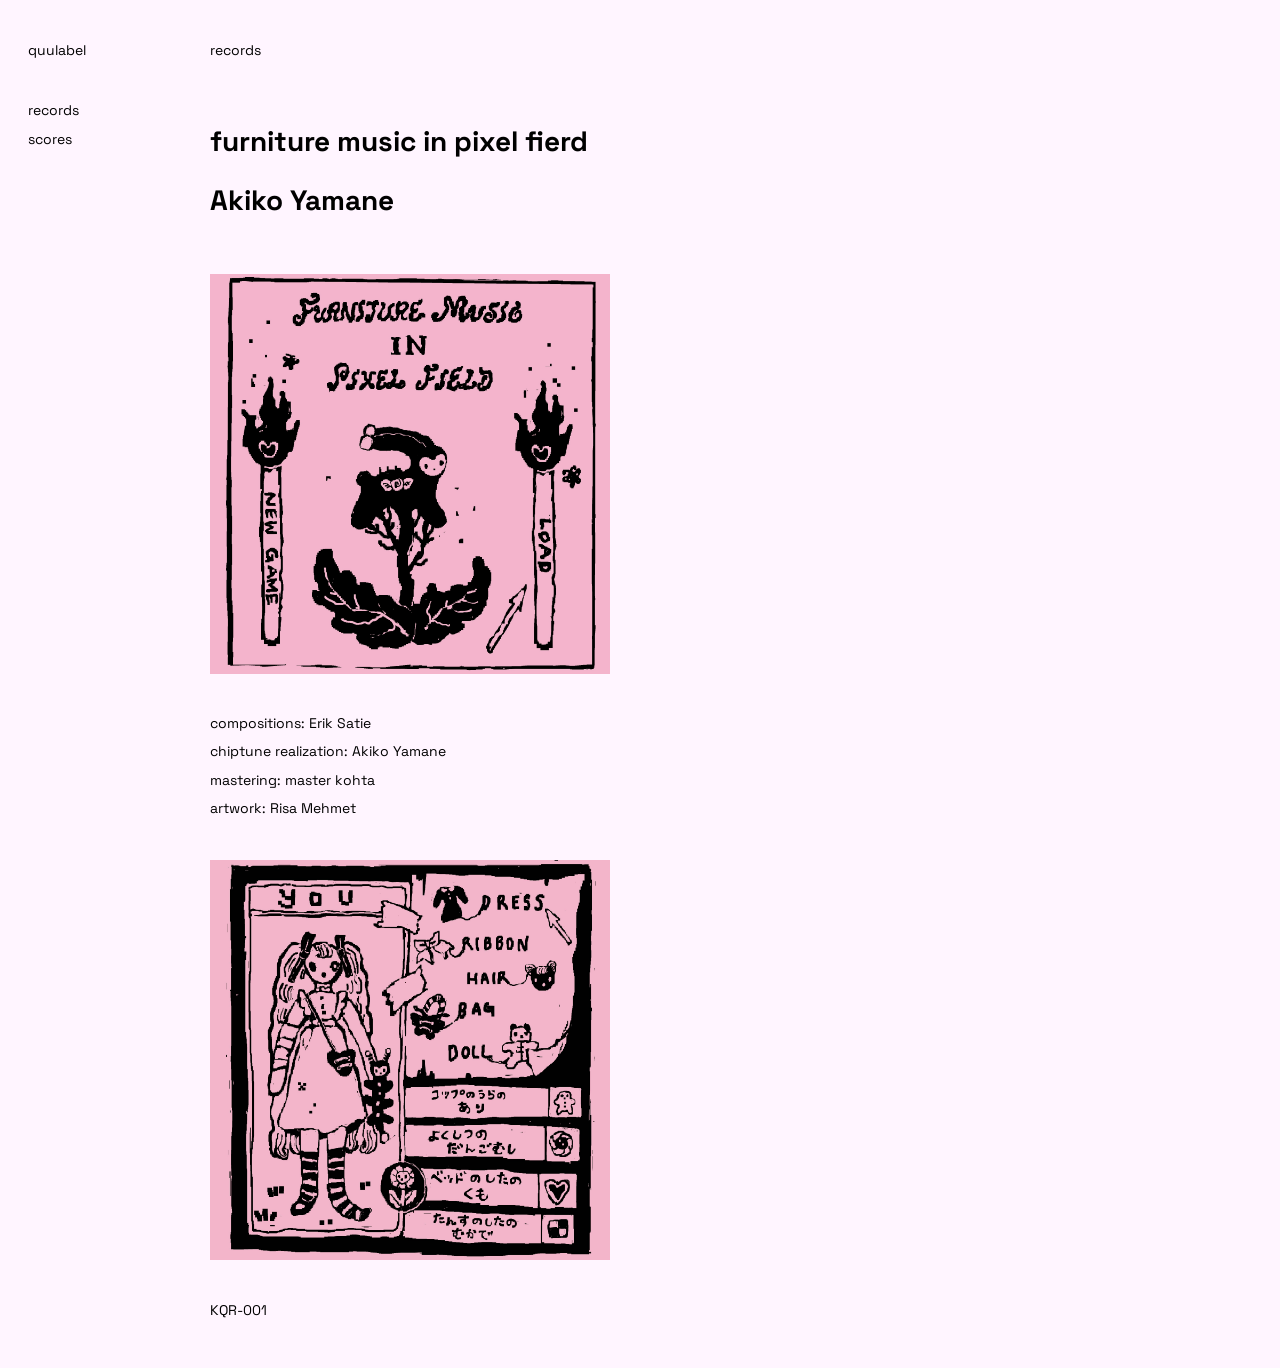
==== records/index.html @ 025fb8c8 "Update index.html" ====
<!DOCTYPE html>
<html lang="ja">
<head>
  <link rel="icon" href="../favicon.ico" type="image/x-icon">
  <link rel="apple-touch-icon" sizes="180x180" href="../apple-touch-icon.png">
  <meta charset="utf-8">
  <meta name="viewport" content="width=device-width, initial-scale=1">
  <title>quulabel</title>
  <link rel="stylesheet" href="../styles.css">
</head>
<body>
  <div class="site">
    <div id="nav"></div>

    <main class="site-main">
      <div class="site-main-inner">
        <p>records</p>
        <div style="height: 34px;"></div>
        <h1>furniture music in pixel fierd</h1>
        <h1>Akiko Yamane</h1>
        <div style="height: 34px;"></div>
        
        <img src="images/furniture_01.jpeg" alt="furniture" class="section-image" width="400">
        <div style="height: 34px;"></div>

        <p>compositions: Erik Satie</p>
        <p>chiptune realization: Akiko Yamane</p>
        <p>mastering: master kohta</p>
        <p>artwork: Risa Mehmet</p>
        <div style="height: 34px;"></div>
        <img src="images/furniture_02.jpeg" alt="furniture" class="section-image" width="400">
        <div style="height: 34px;"></div>
        <p>KQR-001</p>
      </div>
    </main>
  </div>

  <script>
    fetch("../nav.html")
      .then(res => res.text())
      .then(html => {
        document.getElementById("nav").innerHTML = html;
      })
      .catch(err => console.error("nav load error:", err));
  </script>
</body>
</html>
---- styles.css ----
@import url('https://fonts.googleapis.com/css2?family=Space+Grotesk:wght@300;400;500&display=swap');

html, body {
  margin: 0;
  padding: 0;
}
body {
  font-family:
    "Space Grotesk",
    -apple-system,
    BlinkMacSystemFont,
    "Helvetica Neue",
    Arial,
    sans-serif;
  font-size: 14px;
  line-height: 1.45;
  color: #000;
  background: #FFF5FF;
  -webkit-font-smoothing: antialiased;
  text-rendering: optimizeLegibility;
}

.site {
  min-height: 100vh;
  display: flex;
  flex-direction: column;
}

.site-nav {
  position: fixed;
  top: 0;
  left: 0;
  width: 150px;
  height: 100vh;
  padding: 40px 28px;
  box-sizing: border-box;
}

.site-title,
.nav-item {
  display: block;
  color: #000;
  font-size: 14px;
  font-weight: 400;
  text-decoration: none;
  margin: 0 0 8px 0;
}

.site-title {
  margin-bottom: 40px;
}

.site-main {
  margin-left: 150px;
  padding: 40px 60px;
  flex: 1;
}

.site-main-inner {
  max-width: 760px;
}


p {
  margin: 0 0 8px 0;
}

a,
a:link,
a:visited,
a:hover,
a:active {
  color: #000;
  text-decoration: none;
}

a:hover {
  opacity: 0.55;
}

.site-footer {
  margin-left: 150px;
  padding: 20px 60px;
  font-size: 14px;
  opacity: 0.25;
}

  
@media (max-width: 700px) {
  .site-nav {
    width: 80px;
    padding: 30px 16px;
  }

  .site-main {
    margin-left: 80px;
    padding: 30px 20px;
  }

  .site-footer {
    margin-left: 80px;
    padding: 20px 20px;
    font-size: 10px;
  }
}
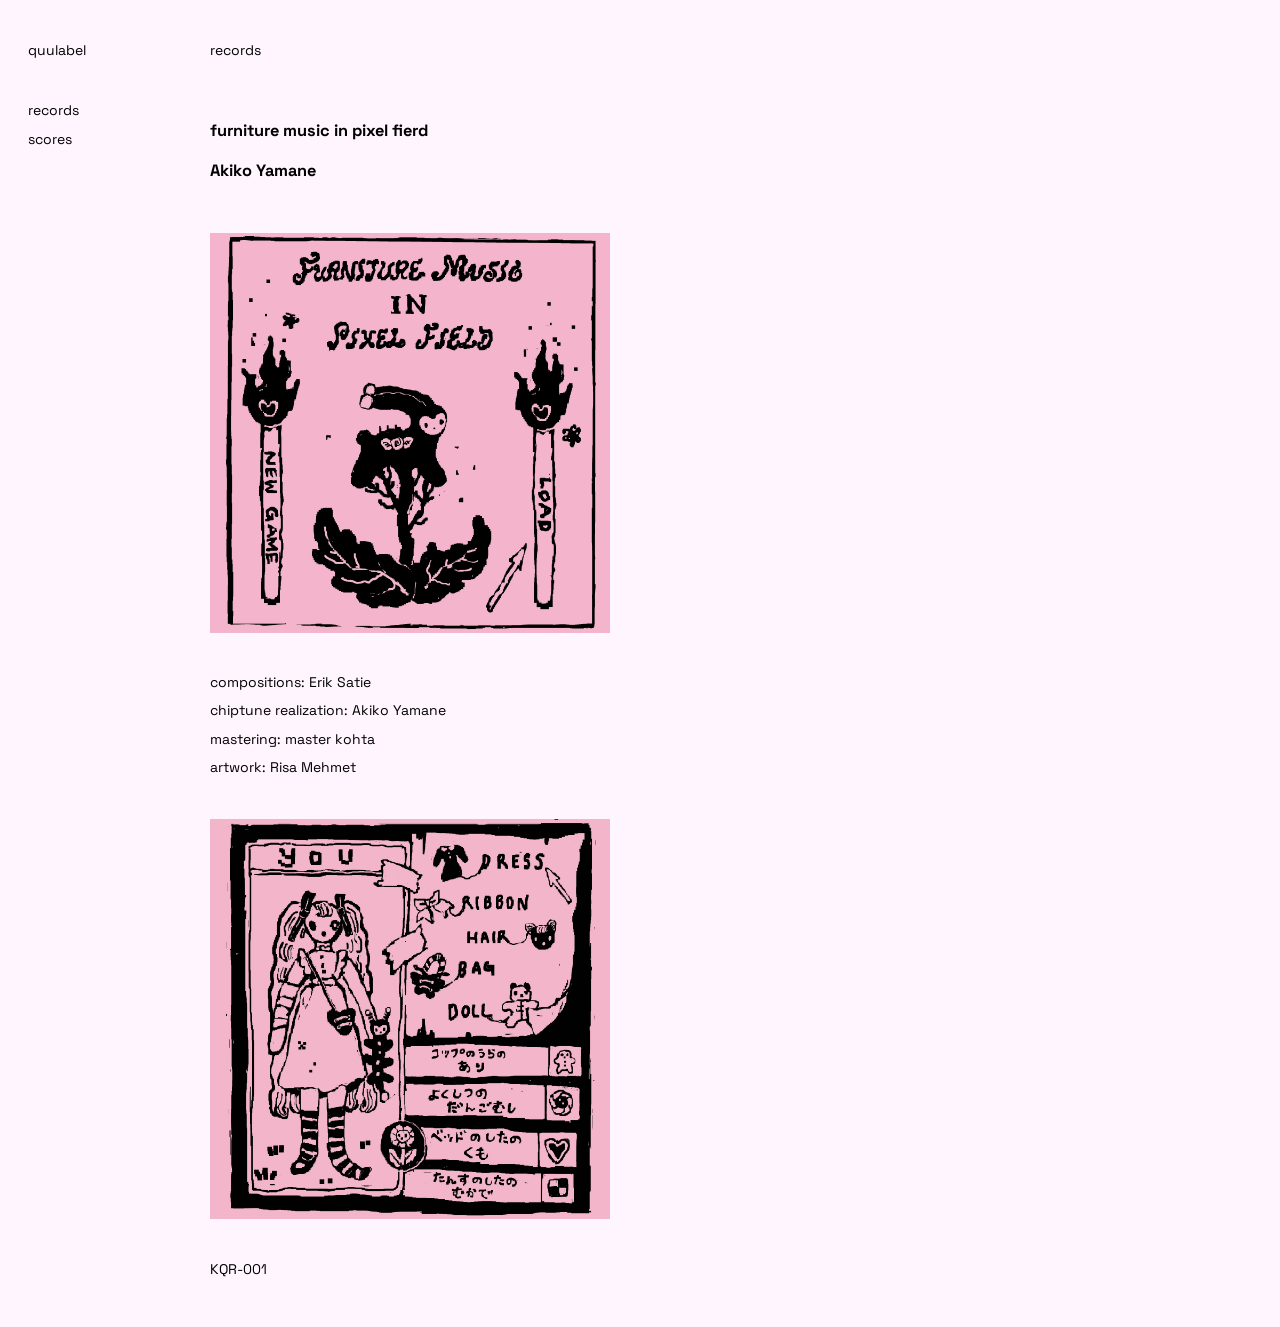
==== commit 47b5f651: "Update index.html" ====
--- a/records/index.html
+++ b/records/index.html
@@ -16,8 +16,8 @@
       <div class="site-main-inner">
         <p>records</p>
         <div style="height: 34px;"></div>
-        <h1>furniture music in pixel fierd</h1>
-        <h1>Akiko Yamane</h1>
+        <h3>furniture music in pixel fierd</h3>
+        <h3>Akiko Yamane</h3>
         <div style="height: 34px;"></div>
         
         <img src="images/furniture_01.jpeg" alt="furniture" class="section-image" width="400">
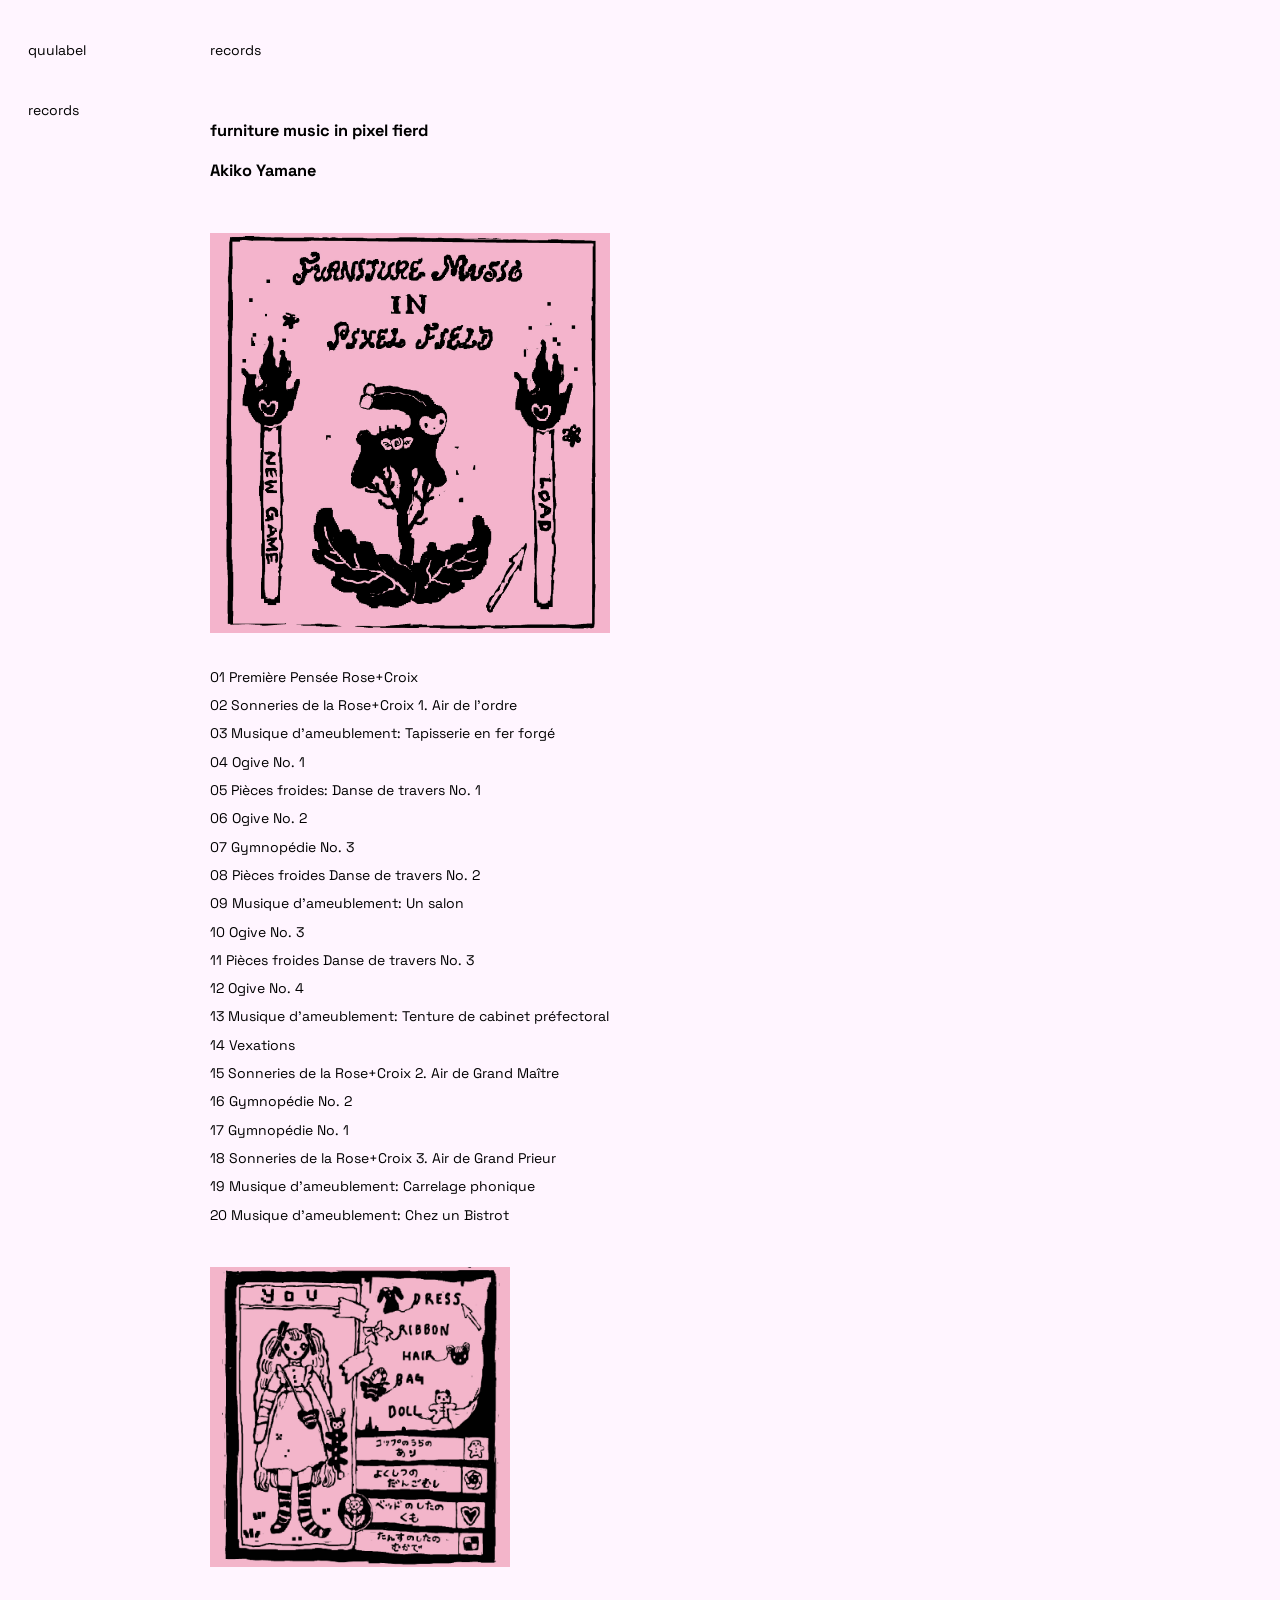
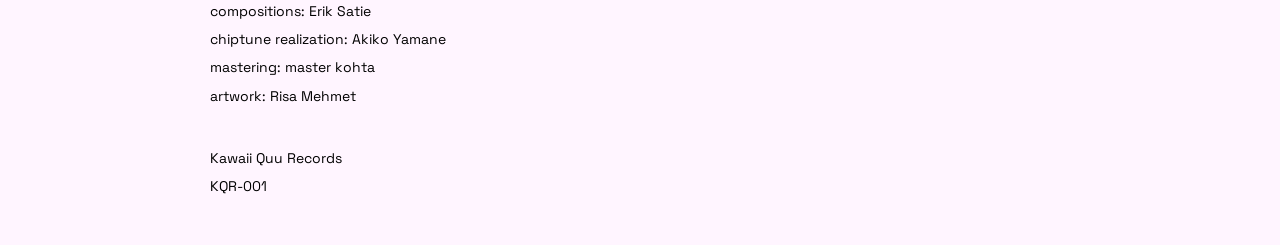
==== commit 36eea13b: "Add music titles and update image sizes in index.html" ====
--- a/records/index.html
+++ b/records/index.html
@@ -22,14 +22,35 @@
         
         <img src="images/furniture_01.jpeg" alt="furniture" class="section-image" width="400">
         <div style="height: 34px;"></div>
-
+        <p>01 Première Pensée Rose+Croix</p>
+        <p>02 Sonneries de la Rose+Croix 1. Air de l’ordre</p>
+        <p>03 Musique d’ameublement: Tapisserie en fer forgé</p>
+        <p>04 Ogive No. 1</p>
+        <p>05 Pièces froides: Danse de travers No. 1</p>
+        <p>06 Ogive No. 2</p>
+        <p>07 Gymnopédie No. 3</p>
+        <p>08 Pièces froides Danse de travers No. 2</p>
+        <p>09 Musique d’ameublement: Un salon</p>
+        <p>10 Ogive No. 3</p>
+        <p>11 Pièces froides Danse de travers No. 3</p>
+        <p>12 Ogive No. 4</p>
+        <p>13 Musique d’ameublement: Tenture de cabinet préfectoral</p>
+        <p>14 Vexations</p>
+        <p>15 Sonneries de la Rose+Croix 2. Air de Grand Maître</p>
+        <p>16 Gymnopédie No. 2</p>
+        <p>17 Gymnopédie No. 1</p>
+        <p>18 Sonneries de la Rose+Croix 3. Air de Grand Prieur</p>
+        <p>19 Musique d’ameublement: Carrelage phonique</p>
+        <p>20 Musique d’ameublement: Chez un Bistrot</p>
+        <div style="height: 34px;"></div>
+        <img src="images/furniture_02.jpeg" alt="furniture" class="section-image" width="300">
+        <div style="height: 34px;"></div>
         <p>compositions: Erik Satie</p>
         <p>chiptune realization: Akiko Yamane</p>
         <p>mastering: master kohta</p>
         <p>artwork: Risa Mehmet</p>
         <div style="height: 34px;"></div>
-        <img src="images/furniture_02.jpeg" alt="furniture" class="section-image" width="400">
-        <div style="height: 34px;"></div>
+        <p>Kawaii Quu Records</p>
         <p>KQR-001</p>
       </div>
     </main>
--- a/styles.css
+++ b/styles.css
@@ -65,6 +65,12 @@
   margin: 0 0 8px 0;
 }
 
+img {
+  max-width: 100%;
+  height: auto;
+  display: block;
+}
+
 a,
 a:link,
 a:visited,
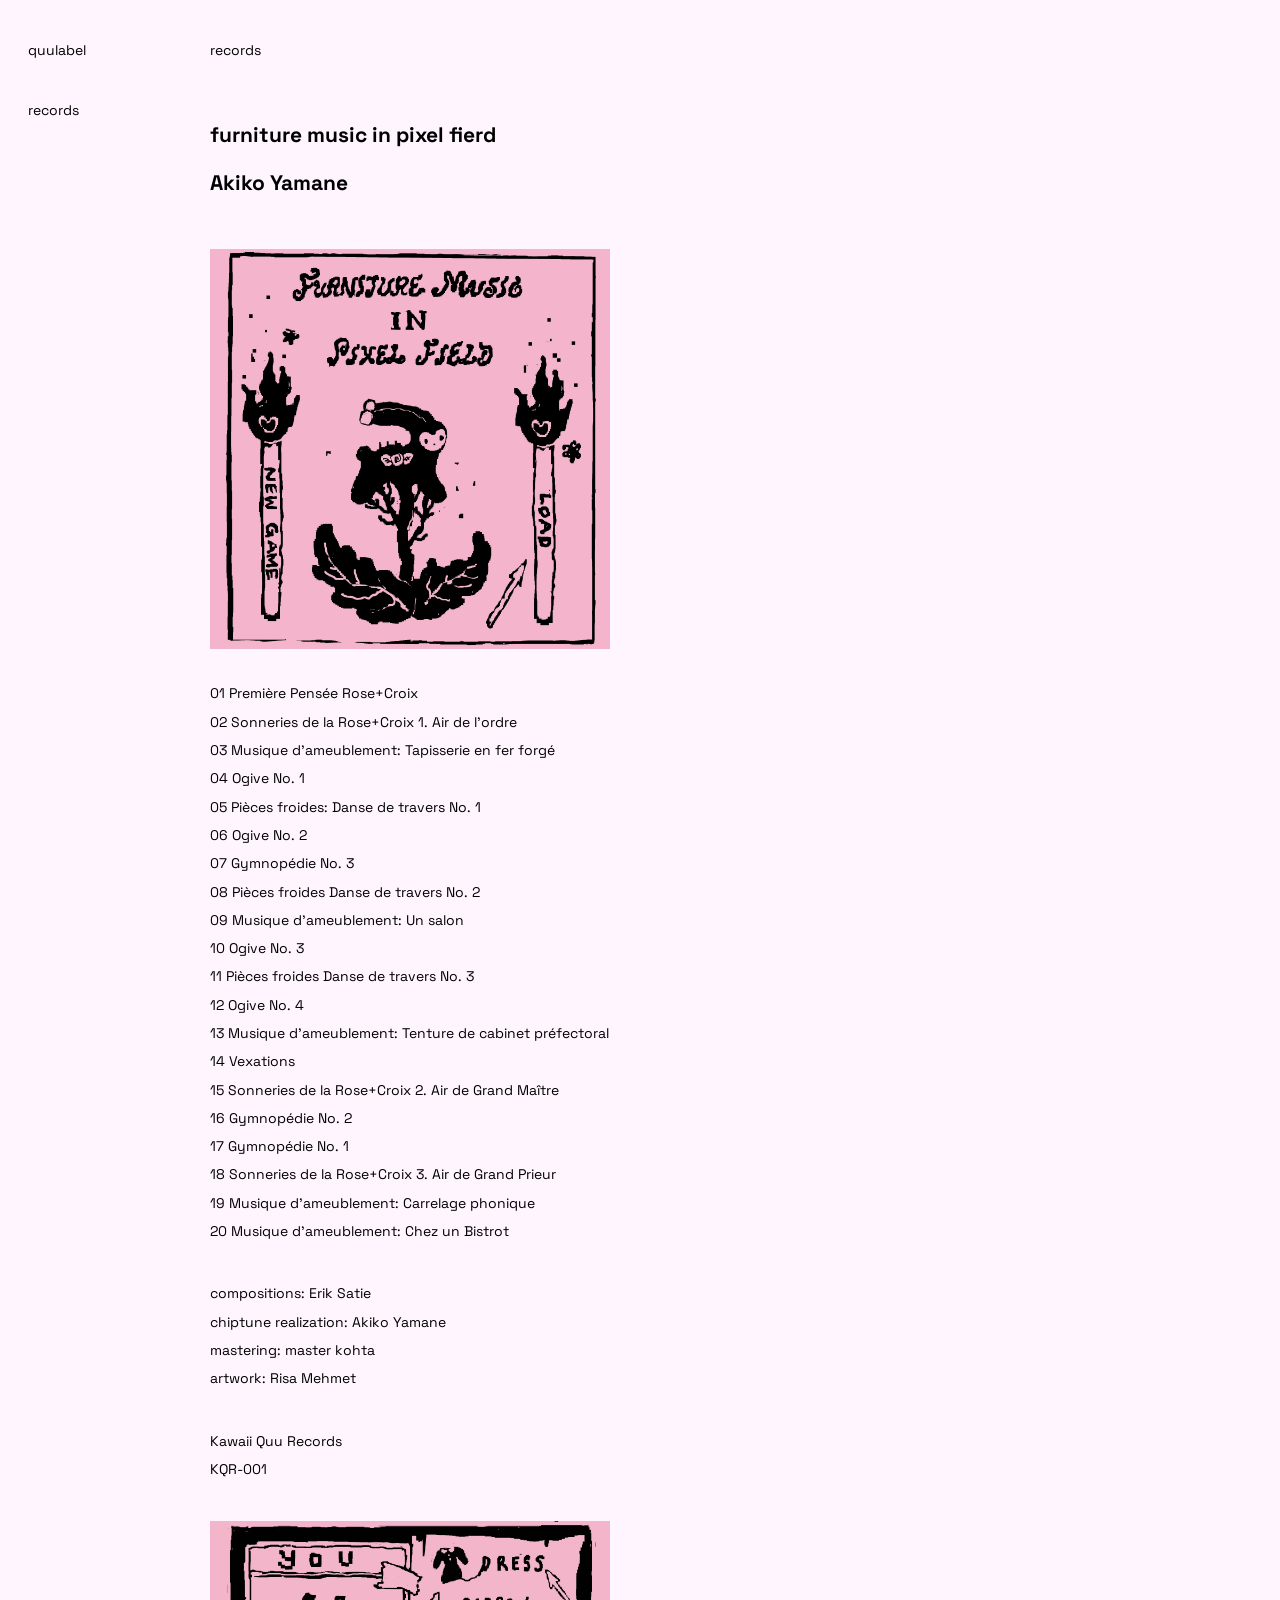
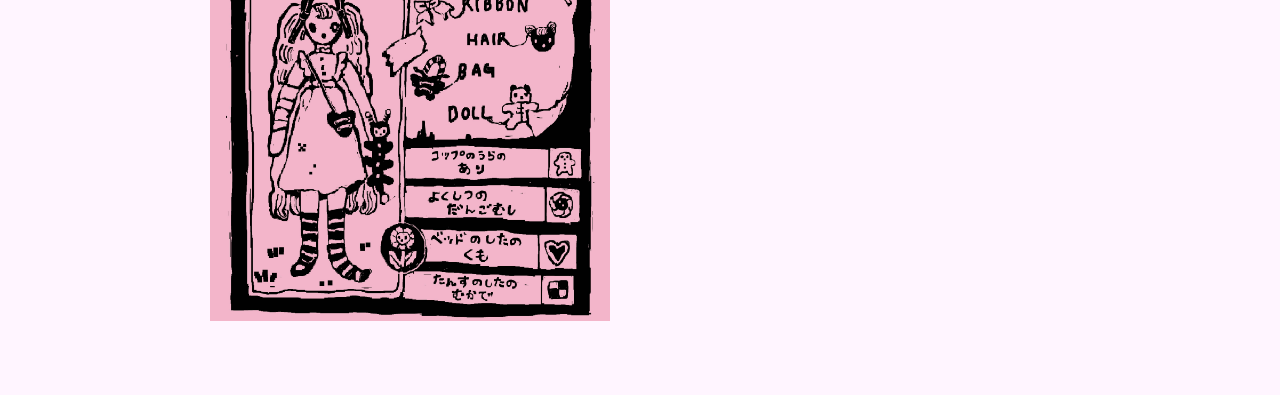
==== commit b0c067e4: "Update index.html" ====
--- a/records/index.html
+++ b/records/index.html
@@ -16,8 +16,8 @@
       <div class="site-main-inner">
         <p>records</p>
         <div style="height: 34px;"></div>
-        <h3>furniture music in pixel fierd</h3>
-        <h3>Akiko Yamane</h3>
+        <h2>furniture music in pixel fierd</h2>
+        <h2>Akiko Yamane</h2>
         <div style="height: 34px;"></div>
         
         <img src="images/furniture_01.jpeg" alt="furniture" class="section-image" width="400">
@@ -43,8 +43,6 @@
         <p>19 Musique d’ameublement: Carrelage phonique</p>
         <p>20 Musique d’ameublement: Chez un Bistrot</p>
         <div style="height: 34px;"></div>
-        <img src="images/furniture_02.jpeg" alt="furniture" class="section-image" width="300">
-        <div style="height: 34px;"></div>
         <p>compositions: Erik Satie</p>
         <p>chiptune realization: Akiko Yamane</p>
         <p>mastering: master kohta</p>
@@ -52,6 +50,9 @@
         <div style="height: 34px;"></div>
         <p>Kawaii Quu Records</p>
         <p>KQR-001</p>
+        <div style="height: 34px;"></div>
+        <img src="images/furniture_02.jpeg" alt="furniture" class="section-image" width="400">
+        <div style="height: 34px;"></div>
       </div>
     </main>
   </div>
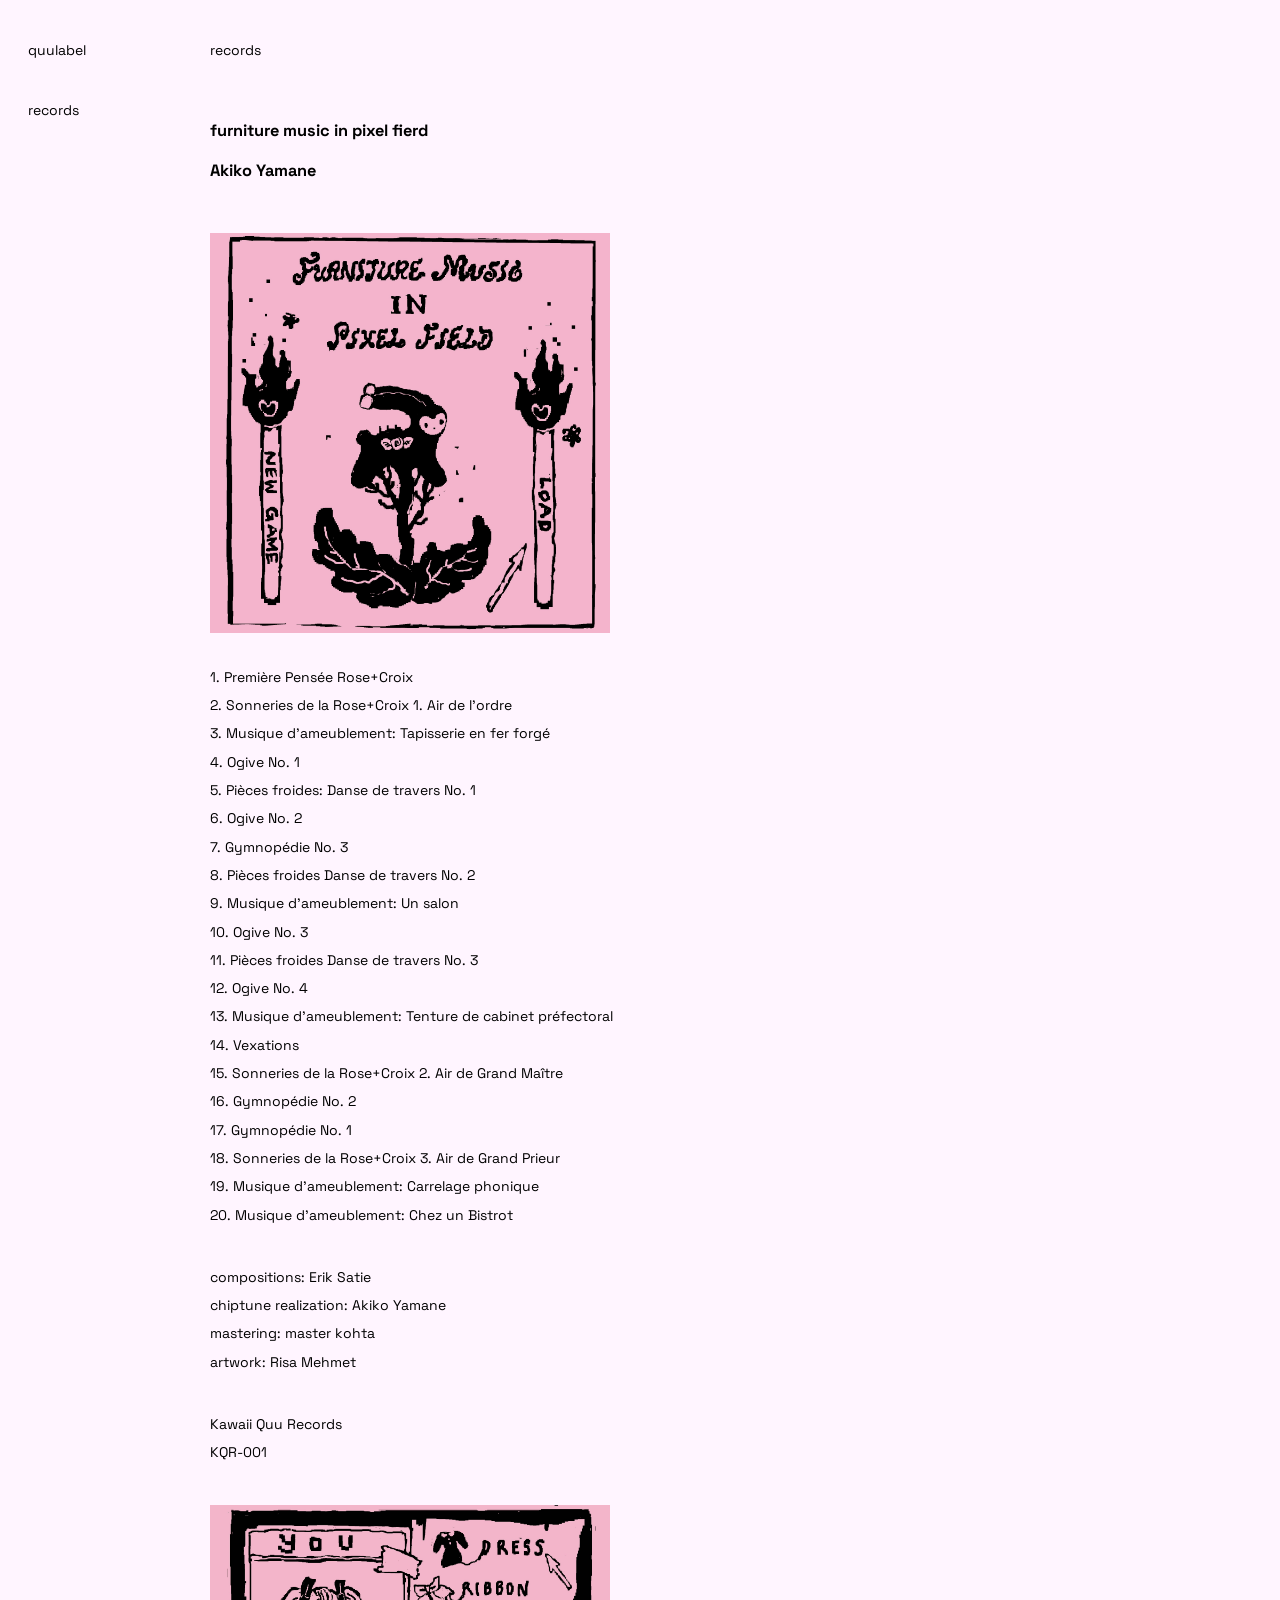
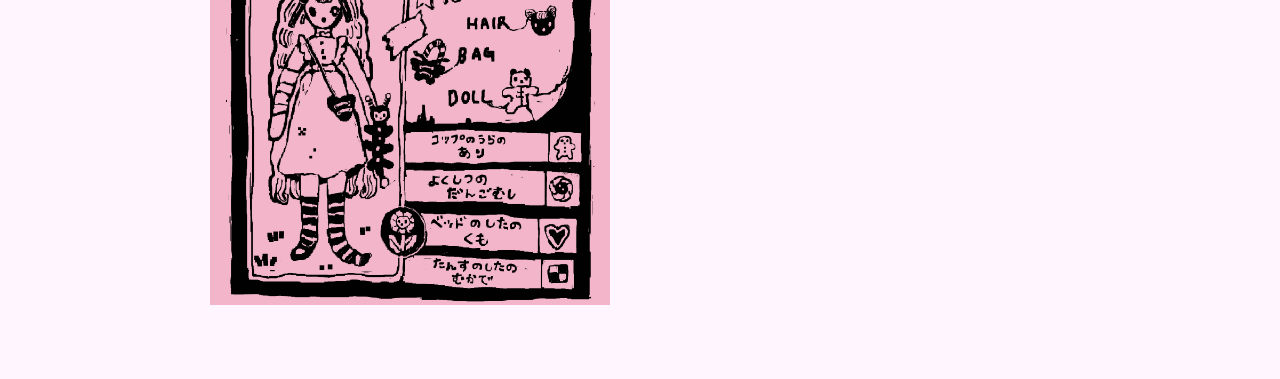
==== commit 019bdde3: "Update index.html" ====
--- a/records/index.html
+++ b/records/index.html
@@ -16,32 +16,32 @@
       <div class="site-main-inner">
         <p>records</p>
         <div style="height: 34px;"></div>
-        <h2>furniture music in pixel fierd</h2>
-        <h2>Akiko Yamane</h2>
+        <h3>furniture music in pixel fierd</h3>
+        <h3>Akiko Yamane</h3>
         <div style="height: 34px;"></div>
         
         <img src="images/furniture_01.jpeg" alt="furniture" class="section-image" width="400">
         <div style="height: 34px;"></div>
-        <p>01 Première Pensée Rose+Croix</p>
-        <p>02 Sonneries de la Rose+Croix 1. Air de l’ordre</p>
-        <p>03 Musique d’ameublement: Tapisserie en fer forgé</p>
-        <p>04 Ogive No. 1</p>
-        <p>05 Pièces froides: Danse de travers No. 1</p>
-        <p>06 Ogive No. 2</p>
-        <p>07 Gymnopédie No. 3</p>
-        <p>08 Pièces froides Danse de travers No. 2</p>
-        <p>09 Musique d’ameublement: Un salon</p>
-        <p>10 Ogive No. 3</p>
-        <p>11 Pièces froides Danse de travers No. 3</p>
-        <p>12 Ogive No. 4</p>
-        <p>13 Musique d’ameublement: Tenture de cabinet préfectoral</p>
-        <p>14 Vexations</p>
-        <p>15 Sonneries de la Rose+Croix 2. Air de Grand Maître</p>
-        <p>16 Gymnopédie No. 2</p>
-        <p>17 Gymnopédie No. 1</p>
-        <p>18 Sonneries de la Rose+Croix 3. Air de Grand Prieur</p>
-        <p>19 Musique d’ameublement: Carrelage phonique</p>
-        <p>20 Musique d’ameublement: Chez un Bistrot</p>
+        <p>1. Première Pensée Rose+Croix</p>
+        <p>2. Sonneries de la Rose+Croix 1. Air de l’ordre</p>
+        <p>3. Musique d’ameublement: Tapisserie en fer forgé</p>
+        <p>4. Ogive No. 1</p>
+        <p>5. Pièces froides: Danse de travers No. 1</p>
+        <p>6. Ogive No. 2</p>
+        <p>7. Gymnopédie No. 3</p>
+        <p>8. Pièces froides Danse de travers No. 2</p>
+        <p>9. Musique d’ameublement: Un salon</p>
+        <p>10. Ogive No. 3</p>
+        <p>11. Pièces froides Danse de travers No. 3</p>
+        <p>12. Ogive No. 4</p>
+        <p>13. Musique d’ameublement: Tenture de cabinet préfectoral</p>
+        <p>14. Vexations</p>
+        <p>15. Sonneries de la Rose+Croix 2. Air de Grand Maître</p>
+        <p>16. Gymnopédie No. 2</p>
+        <p>17. Gymnopédie No. 1</p>
+        <p>18. Sonneries de la Rose+Croix 3. Air de Grand Prieur</p>
+        <p>19. Musique d’ameublement: Carrelage phonique</p>
+        <p>20. Musique d’ameublement: Chez un Bistrot</p>
         <div style="height: 34px;"></div>
         <p>compositions: Erik Satie</p>
         <p>chiptune realization: Akiko Yamane</p>
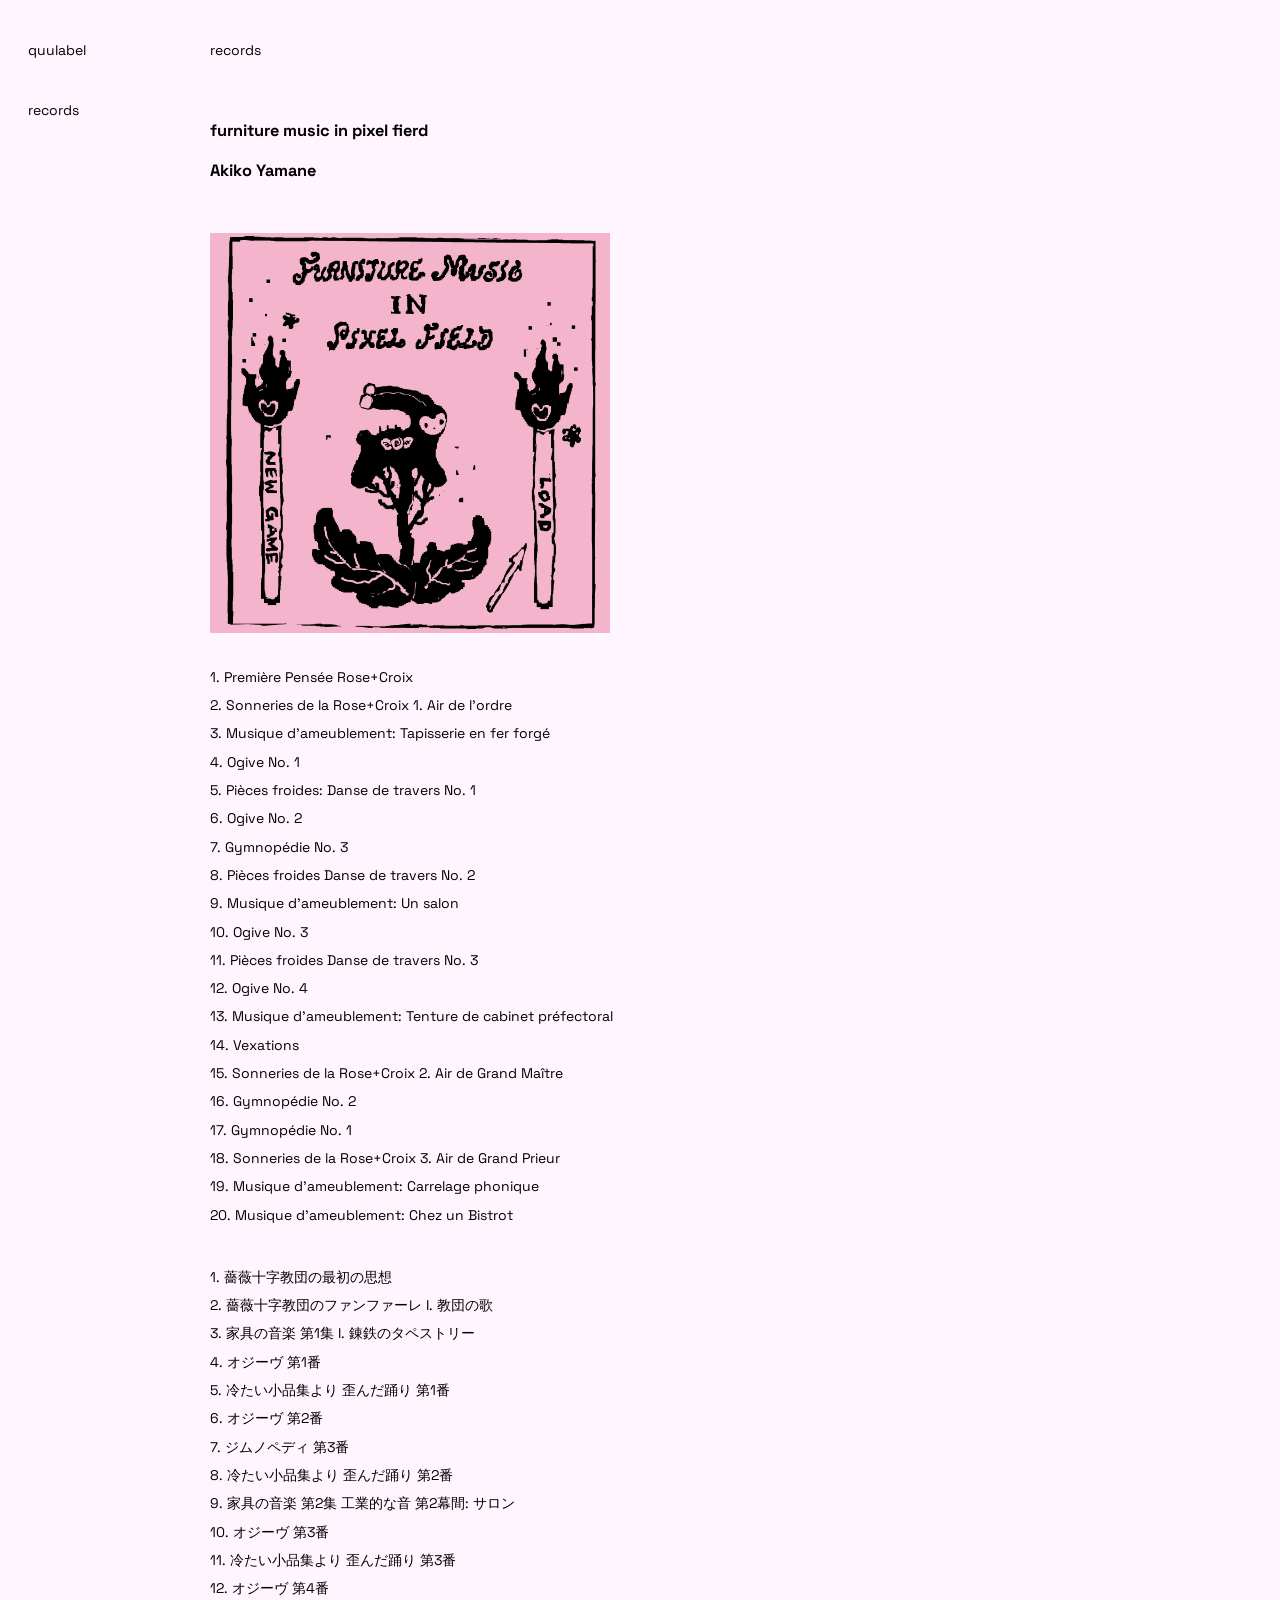
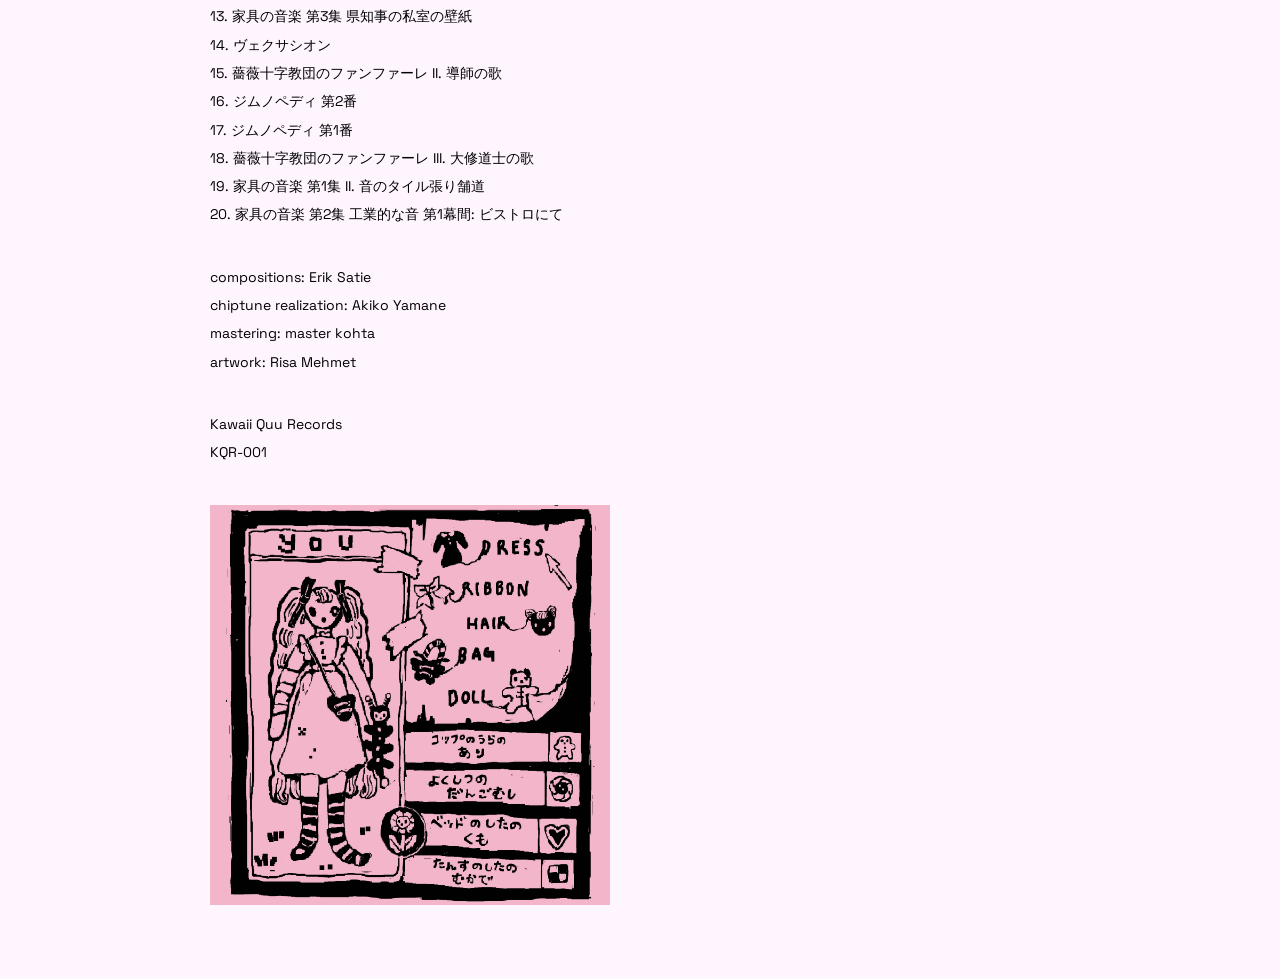
==== commit 84c48179: "Update index.html" ====
--- a/records/index.html
+++ b/records/index.html
@@ -43,6 +43,27 @@
         <p>19. Musique d’ameublement: Carrelage phonique</p>
         <p>20. Musique d’ameublement: Chez un Bistrot</p>
         <div style="height: 34px;"></div>
+        <p>1. 薔薇十字教団の最初の思想</p>
+        <p>2. 薔薇十字教団のファンファーレ I. 教団の歌</p>
+        <p>3. 家具の音楽 第1集 I. 錬鉄のタペストリー</p>
+        <p>4. オジーヴ 第1番</p>
+        <p>5. 冷たい小品集より 歪んだ踊り 第1番</p> 
+        <p>6. オジーヴ 第2番</p>
+        <p>7. ジムノペディ 第3番</p>
+        <p>8. 冷たい小品集より 歪んだ踊り 第2番</p>
+        <p>9. 家具の音楽 第2集 工業的な音  第2幕間: サロン</p>
+        <p>10. オジーヴ 第3番</p>
+        <p>11. 冷たい小品集より 歪んだ踊り 第3番</p>
+        <p>12. オジーヴ 第4番</p>
+        <p>13. 家具の音楽 第3集 県知事の私室の壁紙</p>
+        <p>14. ヴェクサシオン</p>
+        <p>15. 薔薇十字教団のファンファーレ II. 導師の歌</p>
+        <p>16. ジムノペディ 第2番</p>
+        <p>17. ジムノペディ 第1番</p>
+        <p>18. 薔薇十字教団のファンファーレ III. 大修道士の歌</p>
+        <p>19. 家具の音楽 第1集 II. 音のタイル張り舗道</p>
+        <p>20. 家具の音楽 第2集 工業的な音  第1幕間: ビストロにて</p>
+        <div style="height: 34px;"></div>
         <p>compositions: Erik Satie</p>
         <p>chiptune realization: Akiko Yamane</p>
         <p>mastering: master kohta</p>
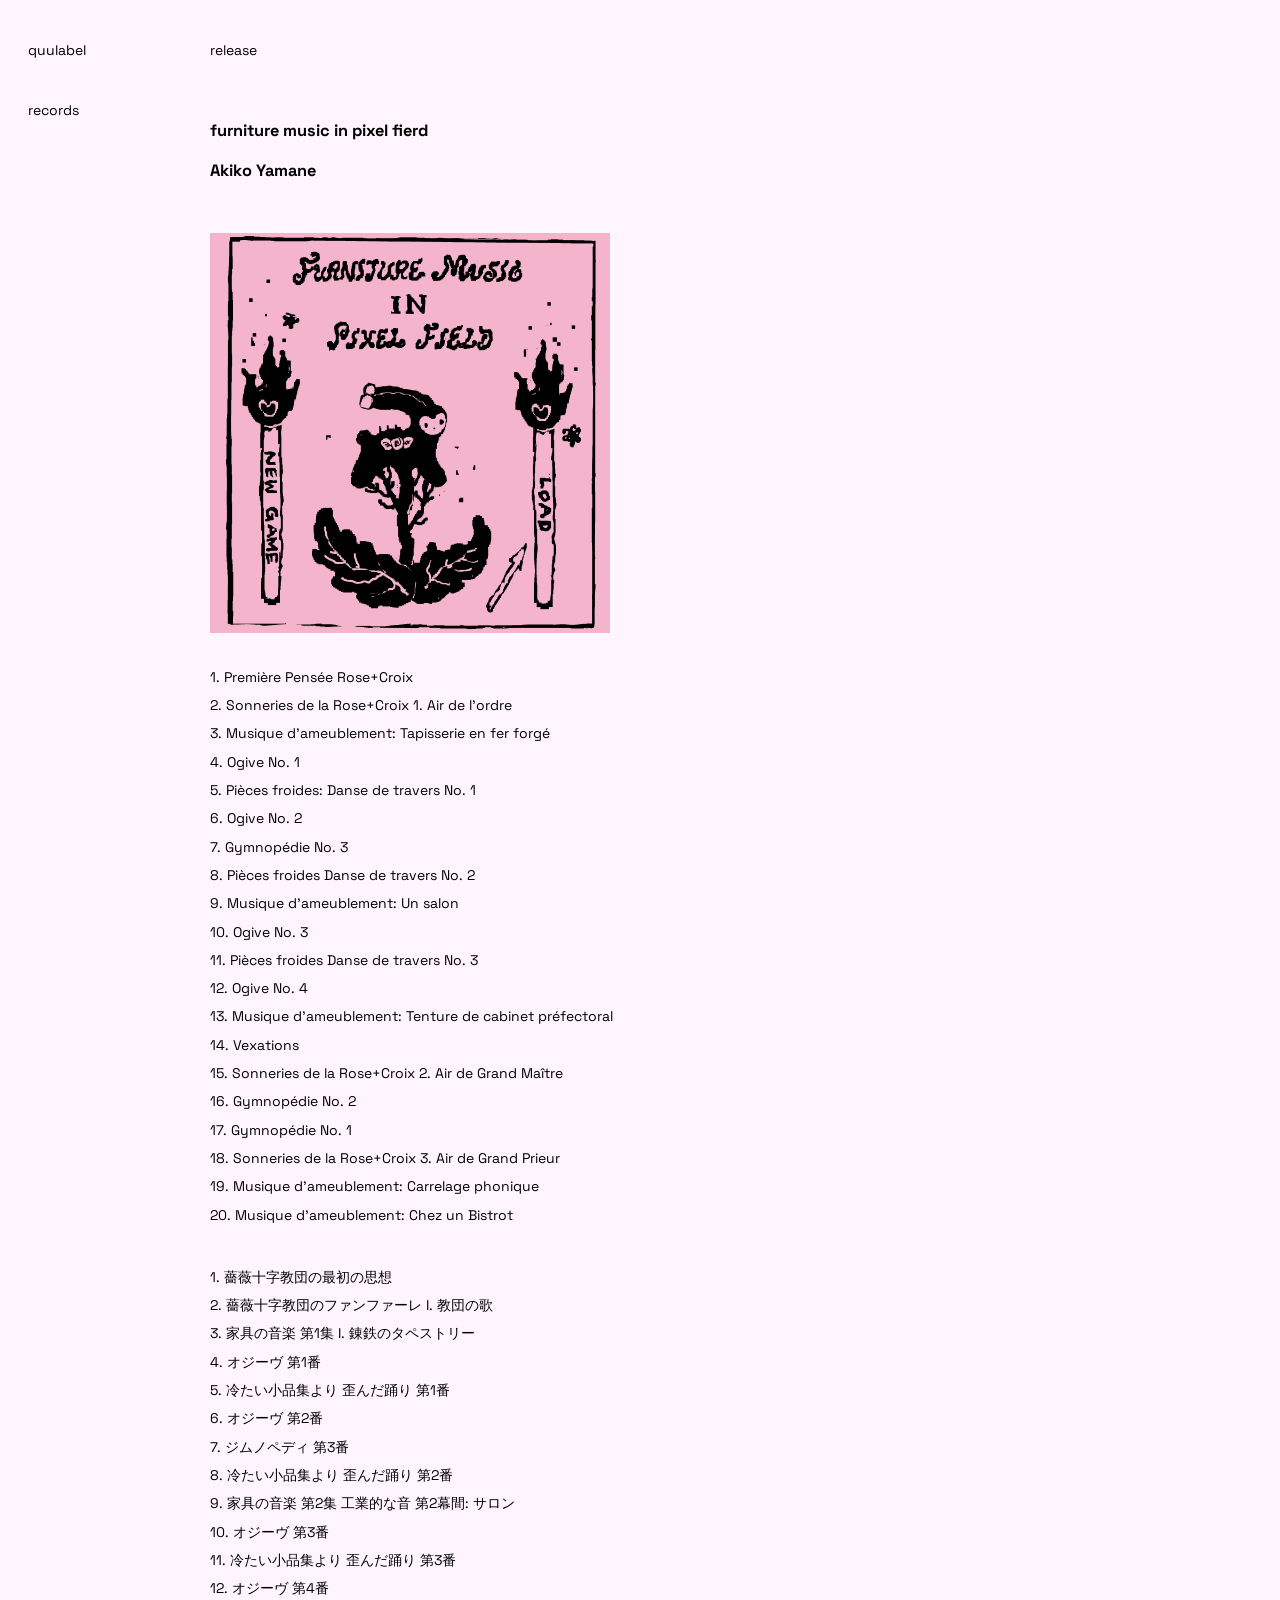
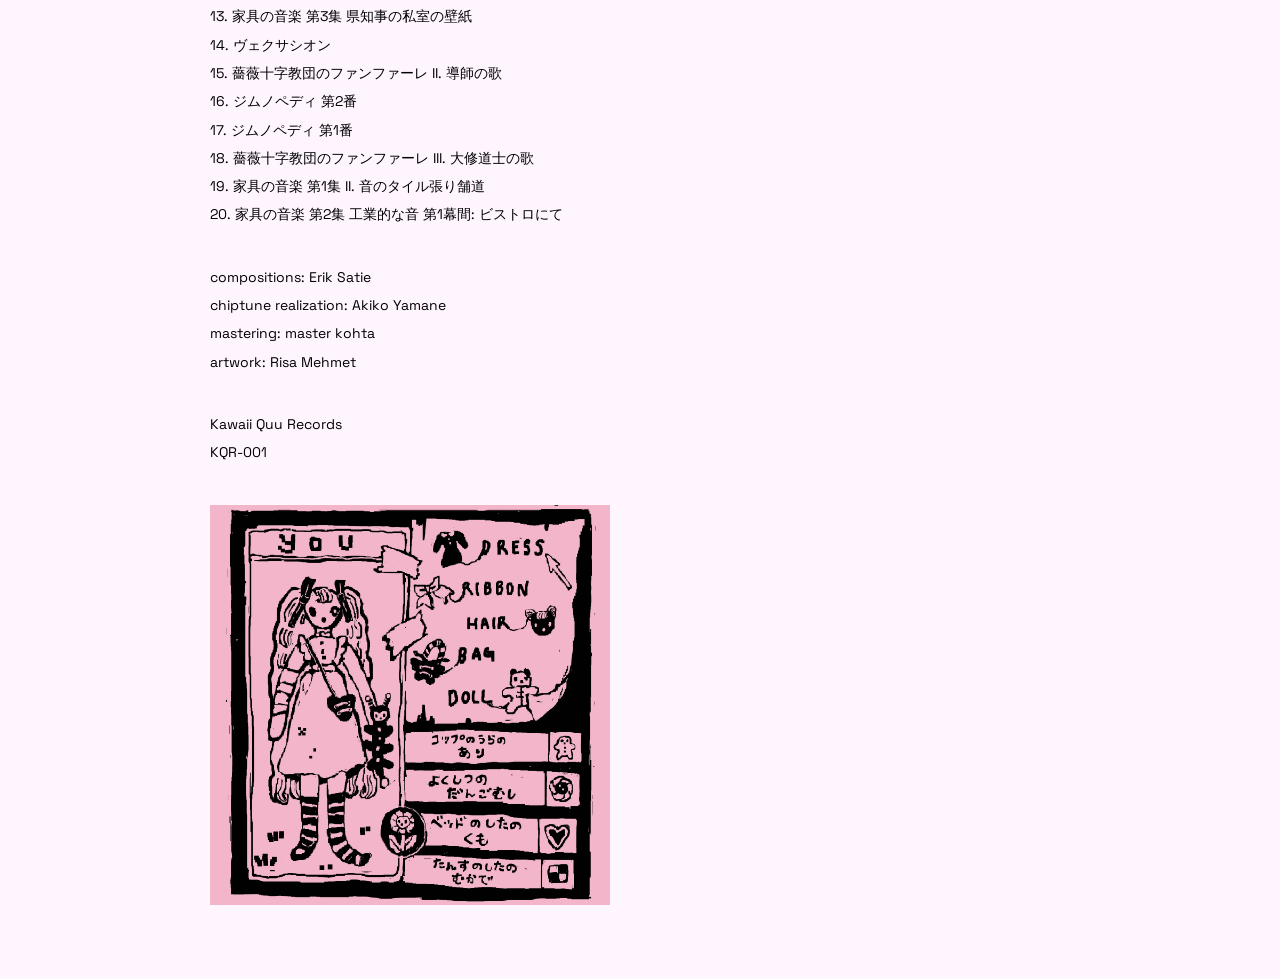
==== commit e4536202: "Update index.html" ====
--- a/records/index.html
+++ b/records/index.html
@@ -14,7 +14,7 @@
 
     <main class="site-main">
       <div class="site-main-inner">
-        <p>records</p>
+        <p>release</p>
         <div style="height: 34px;"></div>
         <h3>furniture music in pixel fierd</h3>
         <h3>Akiko Yamane</h3>
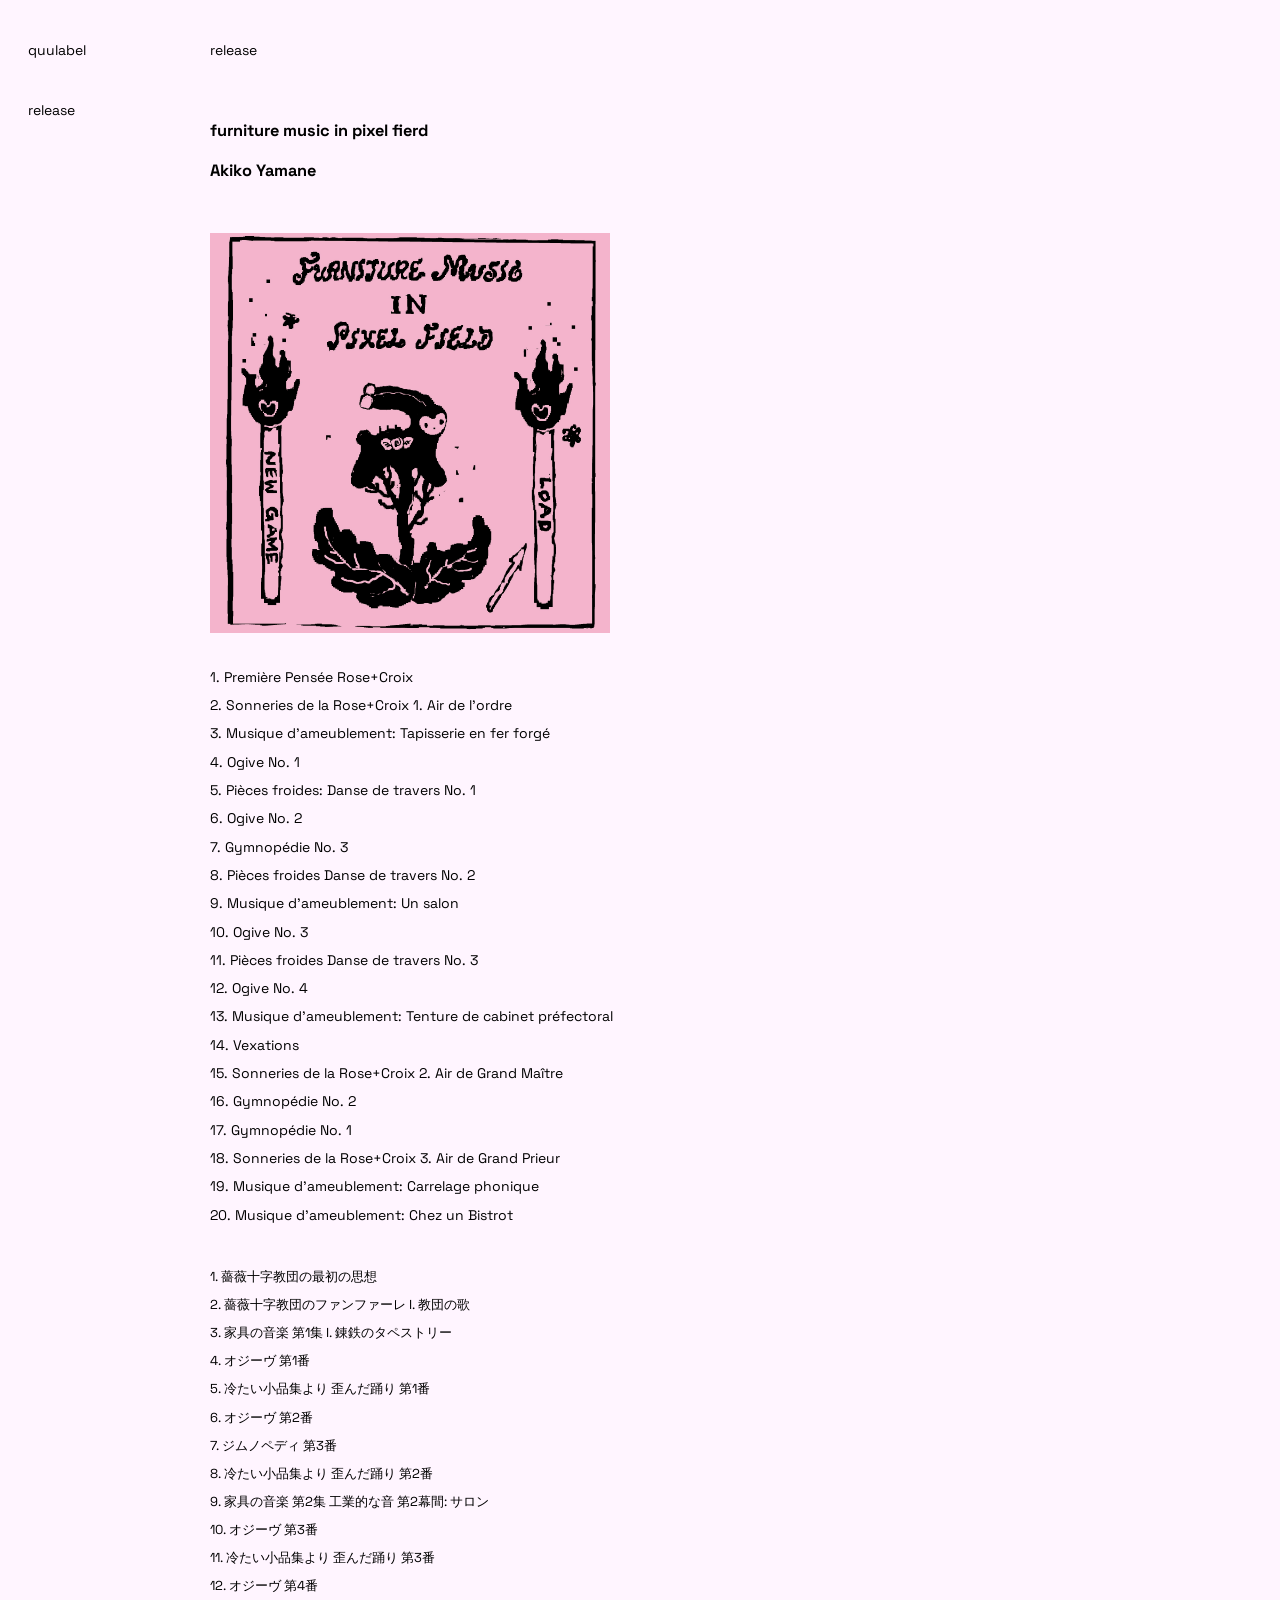
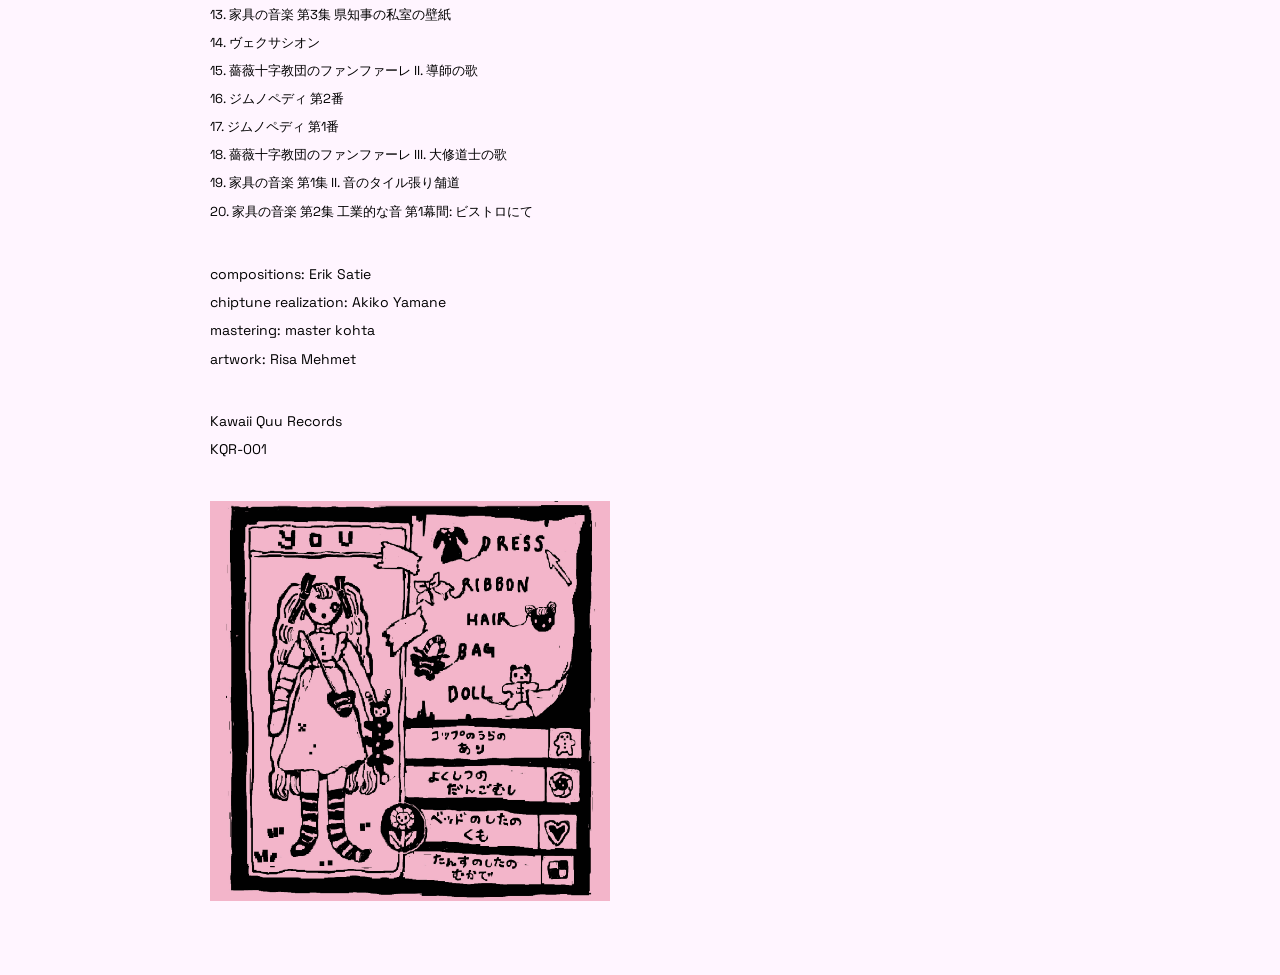
==== commit f0098fe4: "Update index.html" ====
--- a/records/index.html
+++ b/records/index.html
@@ -43,26 +43,26 @@
         <p>19. Musique d’ameublement: Carrelage phonique</p>
         <p>20. Musique d’ameublement: Chez un Bistrot</p>
         <div style="height: 34px;"></div>
-        <p>1. 薔薇十字教団の最初の思想</p>
-        <p>2. 薔薇十字教団のファンファーレ I. 教団の歌</p>
-        <p>3. 家具の音楽 第1集 I. 錬鉄のタペストリー</p>
-        <p>4. オジーヴ 第1番</p>
-        <p>5. 冷たい小品集より 歪んだ踊り 第1番</p> 
-        <p>6. オジーヴ 第2番</p>
-        <p>7. ジムノペディ 第3番</p>
-        <p>8. 冷たい小品集より 歪んだ踊り 第2番</p>
-        <p>9. 家具の音楽 第2集 工業的な音  第2幕間: サロン</p>
-        <p>10. オジーヴ 第3番</p>
-        <p>11. 冷たい小品集より 歪んだ踊り 第3番</p>
-        <p>12. オジーヴ 第4番</p>
-        <p>13. 家具の音楽 第3集 県知事の私室の壁紙</p>
-        <p>14. ヴェクサシオン</p>
-        <p>15. 薔薇十字教団のファンファーレ II. 導師の歌</p>
-        <p>16. ジムノペディ 第2番</p>
-        <p>17. ジムノペディ 第1番</p>
-        <p>18. 薔薇十字教団のファンファーレ III. 大修道士の歌</p>
-        <p>19. 家具の音楽 第1集 II. 音のタイル張り舗道</p>
-        <p>20. 家具の音楽 第2集 工業的な音  第1幕間: ビストロにて</p>
+        <p class="ja">1. 薔薇十字教団の最初の思想</p>
+        <p class="ja">2. 薔薇十字教団のファンファーレ I. 教団の歌</p>
+        <p class="ja">3. 家具の音楽 第1集 I. 錬鉄のタペストリー</p>
+        <p class="ja">4. オジーヴ 第1番</p>
+        <p class="ja">5. 冷たい小品集より 歪んだ踊り 第1番</p> 
+        <p class="ja">6. オジーヴ 第2番</p>
+        <p class="ja">7. ジムノペディ 第3番</p>
+        <p class="ja">8. 冷たい小品集より 歪んだ踊り 第2番</p>
+        <p class="ja">9. 家具の音楽 第2集 工業的な音  第2幕間: サロン</p>
+        <p class="ja">10. オジーヴ 第3番</p>
+        <p class="ja">11. 冷たい小品集より 歪んだ踊り 第3番</p>
+        <p class="ja">12. オジーヴ 第4番</p>
+        <p class="ja">13. 家具の音楽 第3集 県知事の私室の壁紙</p>
+        <p class="ja">14. ヴェクサシオン</p>
+        <p class="ja">15. 薔薇十字教団のファンファーレ II. 導師の歌</p>
+        <p class="ja">16. ジムノペディ 第2番</p>
+        <p class="ja">17. ジムノペディ 第1番</p>
+        <p class="ja">18. 薔薇十字教団のファンファーレ III. 大修道士の歌</p>
+        <p class="ja">19. 家具の音楽 第1集 II. 音のタイル張り舗道</p>
+        <p class="ja">20. 家具の音楽 第2集 工業的な音  第1幕間: ビストロにて</p>
         <div style="height: 34px;"></div>
         <p>compositions: Erik Satie</p>
         <p>chiptune realization: Akiko Yamane</p>
--- a/styles.css
+++ b/styles.css
@@ -65,6 +65,11 @@
   margin: 0 0 8px 0;
 }
 
+.ja {
+  font-size: 13px;
+  line-height: 1.55;
+}
+
 img {
   max-width: 100%;
   height: auto;
